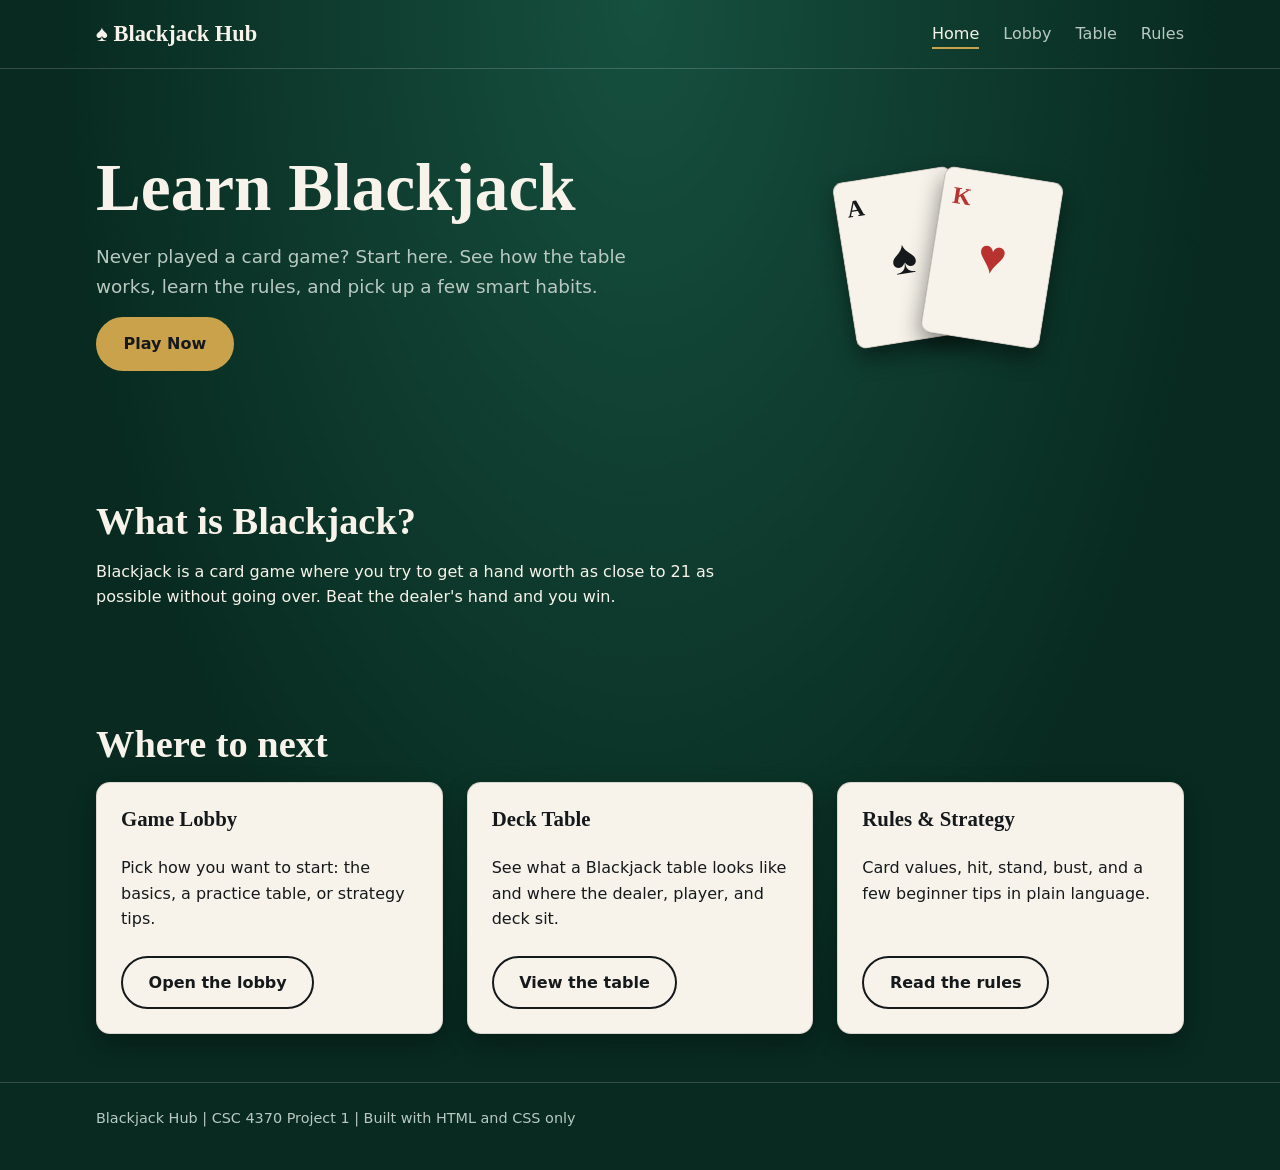
==== index.html @ 82b5fb72 "created homepage/css rules" ====
<!DOCTYPE html>
<html lang="en">
<head>
  <meta charset="UTF-8">
  <meta name="viewport" content="width=device-width, initial-scale=1">
  <title>Blackjack Hub | Learn Blackjack from scratch</title>
  <meta name="description" content="A beginner-friendly guide to Blackjack with a look at the table, the rules, and basic strategy.">
  <link rel="stylesheet" href="styles.css">
</head>
<body>

  <header class="site-header">
    <div class="container">
      <a class="brand" href="index.html">&spades; Blackjack Hub</a>
      <nav aria-label="Main">
        <ul class="nav-list">
          <li><a href="index.html" aria-current="page">Home</a></li>
          <li><a href="lobby.html">Lobby</a></li>
          <li><a href="table.html">Table</a></li>
          <li><a href="rules.html">Rules</a></li>
        </ul>
      </nav>
    </div>
  </header>

  <main>
    <section class="hero" aria-labelledby="hero-title">
      <div class="container">
        <div>
          <h1 id="hero-title">Learn Blackjack</h1>
          <p>Never played a card game? Start here. See how the table works, learn the rules, and pick up a few smart habits.</p>
          <a class="btn" href="lobby.html">Play Now</a>
        </div>
        <div class="hand" aria-hidden="true">
          <div class="play-card"><span class="rank">A</span><span class="suit">&spades;</span></div>
          <div class="play-card play-card--red"><span class="rank">K</span><span class="suit">&hearts;</span></div>
        </div>
      </div>
    </section>

    <section class="section" aria-labelledby="what-title">
      <div class="container">
        <h2 id="what-title">What is Blackjack?</h2>
        <p>Blackjack is a card game where you try to get a hand worth as close to 21 as possible without going over. Beat the dealer's hand and you win.</p>
      </div>
    </section>

    <section class="section" aria-labelledby="explore-title">
      <div class="container">
        <h2 id="explore-title">Where to next</h2>
        <div class="grid">
          <article class="card">
            <h3>Game Lobby</h3>
            <p>Pick how you want to start: the basics, a practice table, or strategy tips.</p>
            <a class="btn btn--ghost" href="lobby.html">Open the lobby</a>
          </article>
          <article class="card">
            <h3>Deck Table</h3>
            <p>See what a Blackjack table looks like and where the dealer, player, and deck sit.</p>
            <a class="btn btn--ghost" href="table.html">View the table</a>
          </article>
          <article class="card">
            <h3>Rules &amp; Strategy</h3>
            <p>Card values, hit, stand, bust, and a few beginner tips in plain language.</p>
            <a class="btn btn--ghost" href="rules.html">Read the rules</a>
          </article>
        </div>
      </div>
    </section>
  </main>

  <footer class="site-footer">
    <div class="container">
      <p>Blackjack Hub | CSC 4370 Project 1 | Built with HTML and CSS only</p>
    </div>
  </footer>

</body>
</html>
---- styles.css ----
/* ==========================================================
   Blackjack Hub - shared stylesheet (CSC 4370 Project 1)
   Every page links to this ONE file. Change a value in :root
   and the whole site updates.
   ========================================================== */

/* 1. DESIGN TOKENS: the "paint cans" every page pulls from */
:root {
  /* Colors: felt-green table, ivory playing-card paper, one red, one brass */
  --felt-deep:  #082A20;   /* page background */
  --felt:       #0E3B2E;   /* table surface */
  --felt-light: #16503F;   /* glow behind content */
  --ivory:      #F7F3EA;   /* cards + main text on felt */
  --ink:        #15191C;   /* text on ivory */
  --suit-red:   #B8322F;   /* hearts/diamonds, small accents */
  --brass:      #C9A24B;   /* buttons + focus ring, used sparingly */
  --muted:      #B9C9C1;   /* secondary text on felt */

  /* Type: system fonts only, so nothing external can fail to load */
  --font-display: Georgia, "Times New Roman", serif;
  --font-body: system-ui, -apple-system, "Segoe UI", Roboto, Helvetica, Arial, sans-serif;

  /* Spacing + shape */
  --space-1: 0.5rem;
  --space-2: 1rem;
  --space-3: 1.5rem;
  --space-4: 3rem;
  --space-5: 5rem;
  --radius: 14px;
  --max-width: 68rem;
}

/* 2. BASE: sensible defaults for the whole site */
*, *::before, *::after { box-sizing: border-box; }

body {
  margin: 0;
  font-family: var(--font-body);
  line-height: 1.6;
  color: var(--ivory);
  background: radial-gradient(ellipse at 50% 0%, var(--felt-light), var(--felt-deep) 65%);
  background-color: var(--felt-deep);
  min-height: 100vh;
  display: flex;
  flex-direction: column;
}

h1, h2, h3 {
  font-family: var(--font-display);
  line-height: 1.15;
  margin: 0 0 var(--space-2);
}
h1 { font-size: clamp(2.4rem, 6vw, 4.2rem); }
h2 { font-size: clamp(1.7rem, 3.5vw, 2.4rem); }
h3 { font-size: 1.3rem; }
p  { margin: 0 0 var(--space-2); max-width: 65ch; }

a { color: var(--brass); }
img { max-width: 100%; height: auto; }

/* Keyboard users can always see where they are */
:focus-visible {
  outline: 3px solid var(--brass);
  outline-offset: 3px;
  border-radius: 4px;
}

/* 3. LAYOUT HELPERS */
.container {
  width: min(100% - 2rem, var(--max-width));
  margin-inline: auto;
}
main { flex: 1; }
.section { padding-block: var(--space-4); }

/* Grid that adds/removes columns by itself as the screen changes */
.grid {
  display: grid;
  grid-template-columns: repeat(auto-fit, minmax(16rem, 1fr));
  gap: var(--space-3);
}

/* 4. NAVIGATION: same on every page */
.site-header {
  border-bottom: 1px solid rgba(247, 243, 234, 0.18);
}
.site-header .container {
  display: flex;
  flex-wrap: wrap;
  align-items: center;
  justify-content: space-between;
  gap: var(--space-2);
  padding-block: var(--space-2);
}
.brand {
  font-family: var(--font-display);
  font-size: 1.4rem;
  font-weight: bold;
  color: var(--ivory);
  text-decoration: none;
}
.nav-list {
  display: flex;
  flex-wrap: wrap;
  gap: var(--space-1) var(--space-3);
  list-style: none;
  margin: 0;
  padding: 0;
}
.nav-list a {
  color: var(--muted);
  text-decoration: none;
  padding-block: 0.25rem;
  border-bottom: 2px solid transparent;
  transition: color 0.25s ease, border-color 0.25s ease;
}
.nav-list a:hover,
.nav-list a:focus-visible,
.nav-list a[aria-current="page"] {
  color: var(--ivory);
  border-bottom-color: var(--brass);
}

/* 5. BUTTONS */
.btn {
  display: inline-block;
  padding: 0.75rem 1.6rem;
  font: inherit;
  font-weight: 600;
  text-decoration: none;
  color: var(--ink);
  background: var(--brass);
  border: 2px solid var(--brass);
  border-radius: 999px;
  transition: transform 0.25s ease, box-shadow 0.25s ease, background 0.25s ease;
}
.btn:hover,
.btn:focus-visible {
  transform: translateY(-3px);
  box-shadow: 0 8px 18px rgba(0, 0, 0, 0.35);
  background: #D8B45C;
}
.btn--ghost {
  background: transparent;
  color: var(--ink);
  border-color: var(--ink);
}
.btn--ghost:hover,
.btn--ghost:focus-visible { background: var(--ink); color: var(--ivory); }

/* 6. CARDS: ivory like real playing-card paper */
.card {
  background: var(--ivory);
  color: var(--ink);
  border-radius: var(--radius);
  padding: var(--space-3);
  border: 1px solid rgba(0, 0, 0, 0.12);
  box-shadow: 0 10px 24px rgba(0, 0, 0, 0.3);
  display: flex;
  flex-direction: column;
  align-items: flex-start;
  gap: var(--space-1);
  transition: transform 0.3s ease, box-shadow 0.3s ease;
}
.card:hover,
.card:focus-within {
  transform: translateY(-6px);
  box-shadow: 0 16px 30px rgba(0, 0, 0, 0.4);
}
.card .btn { margin-top: auto; }

/* A drawn playing card (pure CSS, no images) */
.play-card {
  position: relative;
  width: 7.5rem;
  aspect-ratio: 5 / 7;
  background: var(--ivory);
  color: var(--ink);
  border-radius: 10px;
  border: 1px solid rgba(0, 0, 0, 0.2);
  box-shadow: 0 10px 22px rgba(0, 0, 0, 0.45);
  font-family: var(--font-display);
}
.play-card .rank { position: absolute; top: 0.5rem; left: 0.65rem; font-size: 1.5rem; font-weight: bold; }
.play-card .suit { position: absolute; inset: 0; display: grid; place-items: center; font-size: 3rem; }
.play-card--red { color: var(--suit-red); }

/* 7. HOME PAGE HERO */
.hero .container {
  display: grid;
  grid-template-columns: 1.2fr 1fr;
  align-items: center;
  gap: var(--space-4);
  padding-block: var(--space-5);
}
.hero p { color: var(--muted); font-size: 1.15rem; }

/* One two-card hand (Ace + King = blackjack) */
.hand {
  display: flex;
  justify-content: center;
  padding: var(--space-3);
}
.hand .play-card:first-child { transform: rotate(-9deg) translateX(1rem); }
.hand .play-card:last-child  { transform: rotate(9deg) translateX(-1rem); }

/* The ONE entrance animation on the site: the hero deals in on page load */
@keyframes deal-in {
  from { opacity: 0; transform: translateY(18px); }
  to   { opacity: 1; transform: translateY(0); }
}
.hero .container { animation: deal-in 0.8s ease-out both; }

/* 8. FOOTER */
.site-footer {
  border-top: 1px solid rgba(247, 243, 234, 0.18);
  padding-block: var(--space-3);
  color: var(--muted);
  font-size: 0.9rem;
}

/* 9. RESPONSIVE: phones */
@media (max-width: 40rem) {
  .hero .container { grid-template-columns: 1fr; padding-block: var(--space-4); }
  .hand { order: -1; }
  .play-card { width: 6rem; }
}

/* 10. ACCESSIBILITY: respect "reduce motion" settings */
@media (prefers-reduced-motion: reduce) {
  *, *::before, *::after {
    animation: none !important;
    transition: none !important;
  }
}
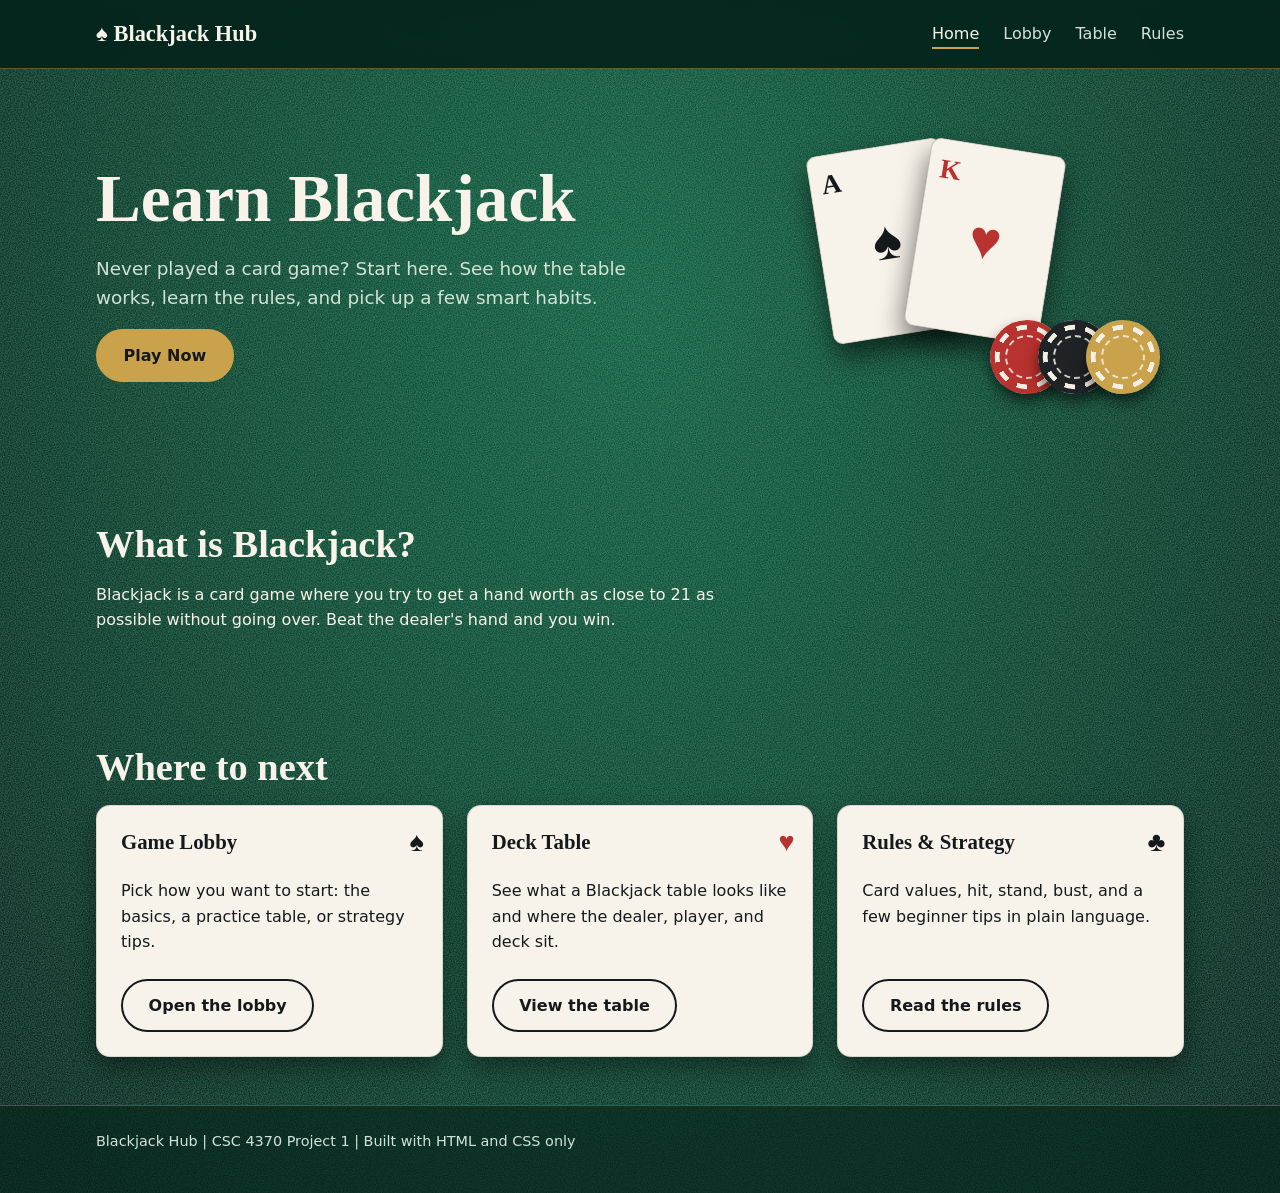
==== commit 89ae52ce: "deleted arched text above cards on homepage" ====
--- a/index.html
+++ b/index.html
@@ -31,9 +31,16 @@
           <p>Never played a card game? Start here. See how the table works, learn the rules, and pick up a few smart habits.</p>
           <a class="btn" href="lobby.html">Play Now</a>
         </div>
-        <div class="hand" aria-hidden="true">
-          <div class="play-card"><span class="rank">A</span><span class="suit">&spades;</span></div>
-          <div class="play-card play-card--red"><span class="rank">K</span><span class="suit">&hearts;</span></div>
+        <div class="table-art" aria-hidden="true">
+          <div class="hand">
+            <div class="play-card"><span class="rank">A</span><span class="suit">&spades;</span></div>
+            <div class="play-card play-card--red"><span class="rank">K</span><span class="suit">&hearts;</span></div>
+          </div>
+          <div class="chips">
+            <span class="chip chip--red"></span>
+            <span class="chip chip--black"></span>
+            <span class="chip chip--brass"></span>
+          </div>
         </div>
       </div>
     </section>
@@ -49,17 +56,17 @@
       <div class="container">
         <h2 id="explore-title">Where to next</h2>
         <div class="grid">
-          <article class="card">
+          <article class="card" data-suit="&spades;">
             <h3>Game Lobby</h3>
             <p>Pick how you want to start: the basics, a practice table, or strategy tips.</p>
             <a class="btn btn--ghost" href="lobby.html">Open the lobby</a>
           </article>
-          <article class="card">
+          <article class="card card--red" data-suit="&hearts;">
             <h3>Deck Table</h3>
             <p>See what a Blackjack table looks like and where the dealer, player, and deck sit.</p>
             <a class="btn btn--ghost" href="table.html">View the table</a>
           </article>
-          <article class="card">
+          <article class="card" data-suit="&clubs;">
             <h3>Rules &amp; Strategy</h3>
             <p>Card values, hit, stand, bust, and a few beginner tips in plain language.</p>
             <a class="btn btn--ghost" href="rules.html">Read the rules</a>
--- a/styles.css
+++ b/styles.css
@@ -6,15 +6,15 @@
 
 /* 1. DESIGN TOKENS: the "paint cans" every page pulls from */
 :root {
-  /* Colors: felt-green table, ivory playing-card paper, one red, one brass */
-  --felt-deep:  #082A20;   /* page background */
-  --felt:       #0E3B2E;   /* table surface */
-  --felt-light: #16503F;   /* glow behind content */
+  /* Colors: felt-green table, ivory playing-card paper, red, brass */
+  --felt-edge:  #03221A;   /* dark outer edge of the table (vignette) */
+  --felt-mid:   #06402B;   /* mid-tone of the felt */
+  --felt:       #0B5E3F;   /* bright center of the felt */
   --ivory:      #F7F3EA;   /* cards + main text on felt */
-  --ink:        #15191C;   /* text on ivory */
-  --suit-red:   #B8322F;   /* hearts/diamonds, small accents */
-  --brass:      #C9A24B;   /* buttons + focus ring, used sparingly */
-  --muted:      #B9C9C1;   /* secondary text on felt */
+  --ink:        #15191C;   /* text on ivory, black chips */
+  --suit-red:   #B8322F;   /* hearts/diamonds, red chips */
+  --brass:      #C9A24B;   /* buttons, focus ring, table print */
+  --muted:      #D3E2D9;   /* secondary text on felt */
 
   /* Type: system fonts only, so nothing external can fail to load */
   --font-display: Georgia, "Times New Roman", serif;
@@ -28,6 +28,9 @@
   --space-5: 5rem;
   --radius: 14px;
   --max-width: 68rem;
+
+  /* Felt grain: a tiny SVG noise pattern drawn by the browser (no image file) */
+  --grain: url("data:image/svg+xml;utf8,<svg xmlns='http://www.w3.org/2000/svg' width='220' height='220'><filter id='n'><feTurbulence type='fractalNoise' baseFrequency='0.85' numOctaves='2' stitchTiles='stitch'/><feColorMatrix values='0 0 0 0 1  0 0 0 0 1  0 0 0 0 1  0.35 0 0 0 -0.08'/></filter><rect width='100%' height='100%' filter='url(%23n)'/></svg>");
 }
 
 /* 2. BASE: sensible defaults for the whole site */
@@ -38,8 +41,11 @@
   font-family: var(--font-body);
   line-height: 1.6;
   color: var(--ivory);
-  background: radial-gradient(ellipse at 50% 0%, var(--felt-light), var(--felt-deep) 65%);
-  background-color: var(--felt-deep);
+  /* Layers, top to bottom: grain, then a glow that fades to dark edges (vignette) */
+  background:
+    var(--grain),
+    radial-gradient(ellipse at 50% 25%, var(--felt) 0%, var(--felt-mid) 55%, var(--felt-edge) 100%);
+  background-color: var(--felt-edge);
   min-height: 100vh;
   display: flex;
   flex-direction: column;
@@ -80,9 +86,15 @@
   gap: var(--space-3);
 }
 
-/* 4. NAVIGATION: same on every page */
+/* 4. NAVIGATION: same on every page, sticks to the top while scrolling */
 .site-header {
-  border-bottom: 1px solid rgba(247, 243, 234, 0.18);
+  position: sticky;
+  top: 0;
+  z-index: 100;
+  background: rgba(3, 34, 26, 0.88);
+  -webkit-backdrop-filter: blur(8px);
+  backdrop-filter: blur(8px);
+  border-bottom: 1px solid rgba(201, 162, 75, 0.45);   /* thin brass line */
 }
 .site-header .container {
   display: flex;
@@ -137,7 +149,7 @@
 .btn:hover,
 .btn:focus-visible {
   transform: translateY(-3px);
-  box-shadow: 0 8px 18px rgba(0, 0, 0, 0.35);
+  box-shadow: 0 8px 18px rgba(0, 0, 0, 0.4);
   background: #D8B45C;
 }
 .btn--ghost {
@@ -148,61 +160,108 @@
 .btn--ghost:hover,
 .btn--ghost:focus-visible { background: var(--ink); color: var(--ivory); }
 
-/* 6. CARDS: ivory like real playing-card paper */
+/* 6. CARDS: ivory like real playing-card paper, with a suit in the corner */
 .card {
+  position: relative;
   background: var(--ivory);
   color: var(--ink);
   border-radius: var(--radius);
   padding: var(--space-3);
   border: 1px solid rgba(0, 0, 0, 0.12);
-  box-shadow: 0 10px 24px rgba(0, 0, 0, 0.3);
+  box-shadow: 0 10px 24px rgba(0, 0, 0, 0.4);
   display: flex;
   flex-direction: column;
   align-items: flex-start;
   gap: var(--space-1);
   transition: transform 0.3s ease, box-shadow 0.3s ease;
 }
+.card::after {
+  content: attr(data-suit);              /* reads the suit from the HTML */
+  position: absolute;
+  top: 0.9rem;
+  right: 1.1rem;
+  font-size: 1.7rem;
+  font-family: var(--font-display);
+}
+.card--red::after { color: var(--suit-red); }
 .card:hover,
 .card:focus-within {
   transform: translateY(-6px);
-  box-shadow: 0 16px 30px rgba(0, 0, 0, 0.4);
+  box-shadow: 0 18px 32px rgba(0, 0, 0, 0.5);
 }
 .card .btn { margin-top: auto; }
 
 /* A drawn playing card (pure CSS, no images) */
 .play-card {
   position: relative;
-  width: 7.5rem;
+  width: 8.5rem;
   aspect-ratio: 5 / 7;
   background: var(--ivory);
   color: var(--ink);
   border-radius: 10px;
   border: 1px solid rgba(0, 0, 0, 0.2);
-  box-shadow: 0 10px 22px rgba(0, 0, 0, 0.45);
-  font-family: var(--font-display);
-}
-.play-card .rank { position: absolute; top: 0.5rem; left: 0.65rem; font-size: 1.5rem; font-weight: bold; }
-.play-card .suit { position: absolute; inset: 0; display: grid; place-items: center; font-size: 3rem; }
+  box-shadow: 0 14px 26px rgba(0, 0, 0, 0.55);
+  font-family: var(--font-display);
+}
+.play-card .rank { position: absolute; top: 0.5rem; left: 0.7rem; font-size: 1.7rem; font-weight: bold; }
+.play-card .suit { position: absolute; inset: 0; display: grid; place-items: center; font-size: 3.4rem; }
 .play-card--red { color: var(--suit-red); }
+
+/* A poker chip (pure CSS): edge stripes + dashed inner ring */
+.chip {
+  --chip: var(--suit-red);
+  position: relative;
+  display: block;
+  width: 4.6rem;
+  aspect-ratio: 1;
+  border-radius: 50%;
+  background:
+    radial-gradient(circle, var(--chip) 0 52%, transparent 53%),
+    repeating-conic-gradient(var(--chip) 0 20deg, #F4EFE3 20deg 40deg);
+  box-shadow: inset 0 0 0 0.3rem var(--chip), 0 8px 14px rgba(0, 0, 0, 0.55);
+}
+.chip::after {
+  content: "";
+  position: absolute;
+  inset: 20%;
+  border-radius: 50%;
+  border: 2px dashed rgba(244, 239, 227, 0.85);
+}
+.chip--black { --chip: #1F2326; }
+.chip--brass { --chip: var(--brass); }
 
 /* 7. HOME PAGE HERO */
 .hero .container {
   display: grid;
-  grid-template-columns: 1.2fr 1fr;
+  grid-template-columns: 1.1fr 1fr;
   align-items: center;
   gap: var(--space-4);
   padding-block: var(--space-5);
 }
 .hero p { color: var(--muted); font-size: 1.15rem; }
 
-/* One two-card hand (Ace + King = blackjack) */
+/* The table artwork: curved table print, a hand of cards, and chips */
+.table-art {
+  display: flex;
+  flex-direction: column;
+  align-items: center;
+}
+
 .hand {
   display: flex;
   justify-content: center;
-  padding: var(--space-3);
-}
-.hand .play-card:first-child { transform: rotate(-9deg) translateX(1rem); }
-.hand .play-card:last-child  { transform: rotate(9deg) translateX(-1rem); }
+}
+.hand .play-card:first-child { transform: rotate(-9deg) translateX(1.2rem); }
+.hand .play-card:last-child  { transform: rotate(9deg) translateX(-1.2rem); }
+
+.chips {
+  display: flex;
+  align-self: flex-end;
+  margin: -1.2rem 1.5rem 0 0;
+  position: relative;
+  z-index: 2;
+}
+.chips .chip + .chip { margin-left: -1.6rem; }
 
 /* The ONE entrance animation on the site: the hero deals in on page load */
 @keyframes deal-in {
@@ -213,7 +272,8 @@
 
 /* 8. FOOTER */
 .site-footer {
-  border-top: 1px solid rgba(247, 243, 234, 0.18);
+  border-top: 1px solid rgba(201, 162, 75, 0.35);
+  background: rgba(3, 34, 26, 0.6);
   padding-block: var(--space-3);
   color: var(--muted);
   font-size: 0.9rem;
@@ -222,8 +282,9 @@
 /* 9. RESPONSIVE: phones */
 @media (max-width: 40rem) {
   .hero .container { grid-template-columns: 1fr; padding-block: var(--space-4); }
-  .hand { order: -1; }
-  .play-card { width: 6rem; }
+  .table-art { order: -1; }
+  .play-card { width: 6.5rem; }
+  .chip { width: 3.6rem; }
 }
 
 /* 10. ACCESSIBILITY: respect "reduce motion" settings */
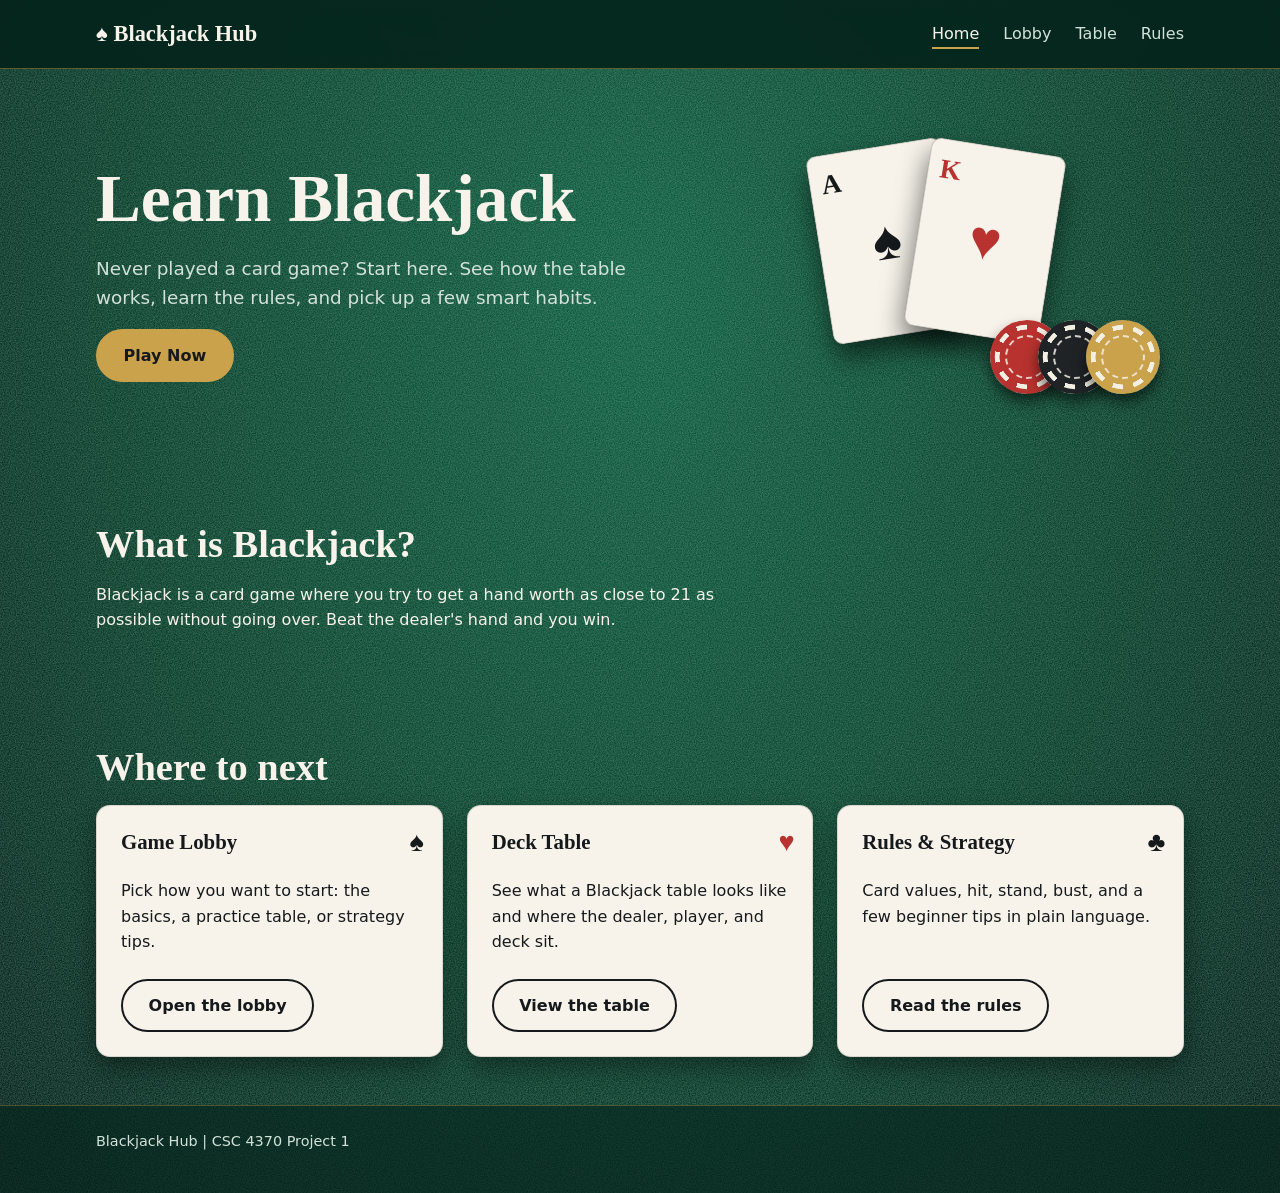
==== commit 0cd0194c: "added table, card flipping physics, and deck setup" ====
--- a/index.html
+++ b/index.html
@@ -78,7 +78,7 @@
 
   <footer class="site-footer">
     <div class="container">
-      <p>Blackjack Hub | CSC 4370 Project 1 | Built with HTML and CSS only</p>
+      <p>Blackjack Hub | CSC 4370 Project 1</p>
     </div>
   </footer>
 
--- a/styles.css
+++ b/styles.css
@@ -240,16 +240,16 @@
 }
 .hero p { color: var(--muted); font-size: 1.15rem; }
 
-/* The table artwork: curved table print, a hand of cards, and chips */
+/* The table artwork: a hand of cards and chips */
 .table-art {
   display: flex;
   flex-direction: column;
   align-items: center;
 }
-
 .hand {
   display: flex;
   justify-content: center;
+  animation: float 4s ease-in-out infinite;
 }
 .hand .play-card:first-child { transform: rotate(-9deg) translateX(1.2rem); }
 .hand .play-card:last-child  { transform: rotate(9deg) translateX(-1.2rem); }
@@ -260,8 +260,15 @@
   margin: -1.2rem 1.5rem 0 0;
   position: relative;
   z-index: 2;
+  animation: float 5s ease-in-out 0.6s infinite;
 }
 .chips .chip + .chip { margin-left: -1.6rem; }
+
+/* Gentle floating motion: down, up, back down */
+@keyframes float {
+  0%, 100% { transform: translateY(0); }
+  50%      { transform: translateY(-14px); }
+}
 
 /* The ONE entrance animation on the site: the hero deals in on page load */
 @keyframes deal-in {
@@ -287,6 +294,138 @@
   .chip { width: 3.6rem; }
 }
 
+/* ==========================================================
+   9b. DECK TABLE PAGE (table.html)
+   ========================================================== */
+
+/* Page heading + hint */
+.page-intro { padding-block: var(--space-4) var(--space-2); }
+.page-intro p { color: var(--muted); font-size: 1.1rem; }
+
+/* The table: a felt surface inside a dark wooden rail, with a thin brass edge.
+   CSS Grid splits it into named areas: dealer, turn, player, and deck. */
+.table {
+  --felt-bright: #0E6B49;
+  display: grid;
+  grid-template-columns: 1fr 14rem;
+  grid-template-areas:
+    "dealer deck"
+    "turn   deck"
+    "player deck";
+  gap: var(--space-3);
+  padding: var(--space-4) var(--space-3);
+  border: 14px solid #2A1A12;                    /* wooden rail */
+  border-radius: 32px;
+  background:
+    var(--grain),
+    radial-gradient(ellipse at center, var(--felt-bright) 0%, var(--felt) 75%);
+  box-shadow:
+    inset 0 0 0 3px rgba(201, 162, 75, 0.6),     /* brass line */
+    inset 0 0 70px rgba(0, 0, 0, 0.55),          /* darker toward the edge */
+    0 24px 44px rgba(0, 0, 0, 0.5);              /* shadow under the table */
+}
+.zone-dealer { grid-area: dealer; }
+.zone-player { grid-area: player; }
+.zone-turn   { grid-area: turn; display: grid; place-items: center; }
+.zone-deck   { grid-area: deck; display: grid; place-items: center; align-content: center; gap: var(--space-2); }
+
+.zone { display: flex; flex-direction: column; align-items: center; gap: var(--space-1); }
+.zone h2 { font-size: 1.5rem; margin: 0; }
+.total { margin: 0; color: var(--muted); }
+.cards { display: flex; flex-wrap: wrap; justify-content: center; align-items: flex-start; gap: var(--space-3); margin-top: var(--space-1); }
+.slot { margin: 0; display: flex; flex-direction: column; align-items: center; gap: var(--space-1); }
+.slot figcaption { font-size: 0.9rem; color: var(--muted); }
+
+/* ---- The pulsing "YOUR TURN" badge (keyframe animation) ---- */
+.turn-badge {
+  padding: 0.5rem 1.6rem;
+  font-weight: 700;
+  letter-spacing: 0.1em;
+  text-transform: uppercase;
+  color: var(--ivory);
+  background: rgba(0, 0, 0, 0.3);
+  border: 2px solid var(--brass);
+  border-radius: 999px;
+  animation: pulse 2.2s ease-in-out infinite;
+}
+@keyframes pulse {
+  0%, 100% { transform: scale(1);    box-shadow: 0 0 0 0 rgba(201, 162, 75, 0.55); }
+  50%      { transform: scale(1.06); box-shadow: 0 0 0 14px rgba(201, 162, 75, 0); }
+}
+
+/* ---- The back of a card (a red diagonal pattern with an ivory border) ---- */
+.card-back {
+  background: repeating-linear-gradient(45deg, #A82B28 0 7px, #8A211F 7px 14px);
+  border: 0.45rem solid var(--ivory);
+  border-radius: 10px;
+  box-shadow: 0 14px 26px rgba(0, 0, 0, 0.55);
+}
+
+/* ---- The card flip (transform + transition) ----
+   Each flip-card holds TWO faces back to back. Rotating the inner box
+   180 degrees around the vertical axis turns the card over. */
+.flip-card {
+  width: 8.5rem;
+  aspect-ratio: 5 / 7;
+  perspective: 900px;              /* gives the spin its 3D depth */
+  cursor: pointer;
+}
+.flip-inner {
+  position: relative;
+  width: 100%;
+  height: 100%;
+  transform-style: preserve-3d;    /* keep both faces in 3D space */
+  transition: transform 0.7s ease;
+}
+.flip-card:hover .flip-inner,
+.flip-card:focus .flip-inner {     /* hover for mouse, focus for keyboard */
+  transform: rotateY(180deg);
+}
+.flip-face {
+  position: absolute;
+  inset: 0;
+  width: 100%;
+  height: 100%;
+  aspect-ratio: auto;
+  -webkit-backface-visibility: hidden;
+  backface-visibility: hidden;     /* hide a face when it points away from you */
+}
+.flip-front { transform: rotateY(180deg); }   /* starts turned away, so the back shows first */
+
+/* ---- The deck: stacked card backs that fan out (transform + transition) ----
+   Each card gets a number --i (0 to 4) in the HTML. The fan uses that number
+   to decide how far to rotate each card. */
+.deck {
+  position: relative;
+  width: 7rem;
+  aspect-ratio: 5 / 7;
+  cursor: pointer;
+}
+.deck-card {
+  position: absolute;
+  inset: 0;
+  transform-origin: 50% 120%;      /* pivot below the card, like a hand of cards */
+  transform: translate(calc(var(--i) * 2px), calc(var(--i) * -3px));
+  transition: transform 0.5s ease;
+}
+.deck:hover .deck-card,
+.deck:focus .deck-card {
+  transform: rotate(calc((var(--i) - 2) * 7deg));
+}
+
+/* Small screens: stack everything in one column */
+@media (max-width: 52rem) {
+  .table {
+    grid-template-columns: 1fr;
+    grid-template-areas: "dealer" "turn" "player" "deck";
+    border-width: 10px;
+    padding-inline: var(--space-2);
+  }
+  .zone-deck { padding-bottom: var(--space-2); }
+  .flip-card, .zone .play-card { width: 6.5rem; }
+  .cards { gap: var(--space-2); }
+}
+
 /* 10. ACCESSIBILITY: respect "reduce motion" settings */
 @media (prefers-reduced-motion: reduce) {
   *, *::before, *::after {
